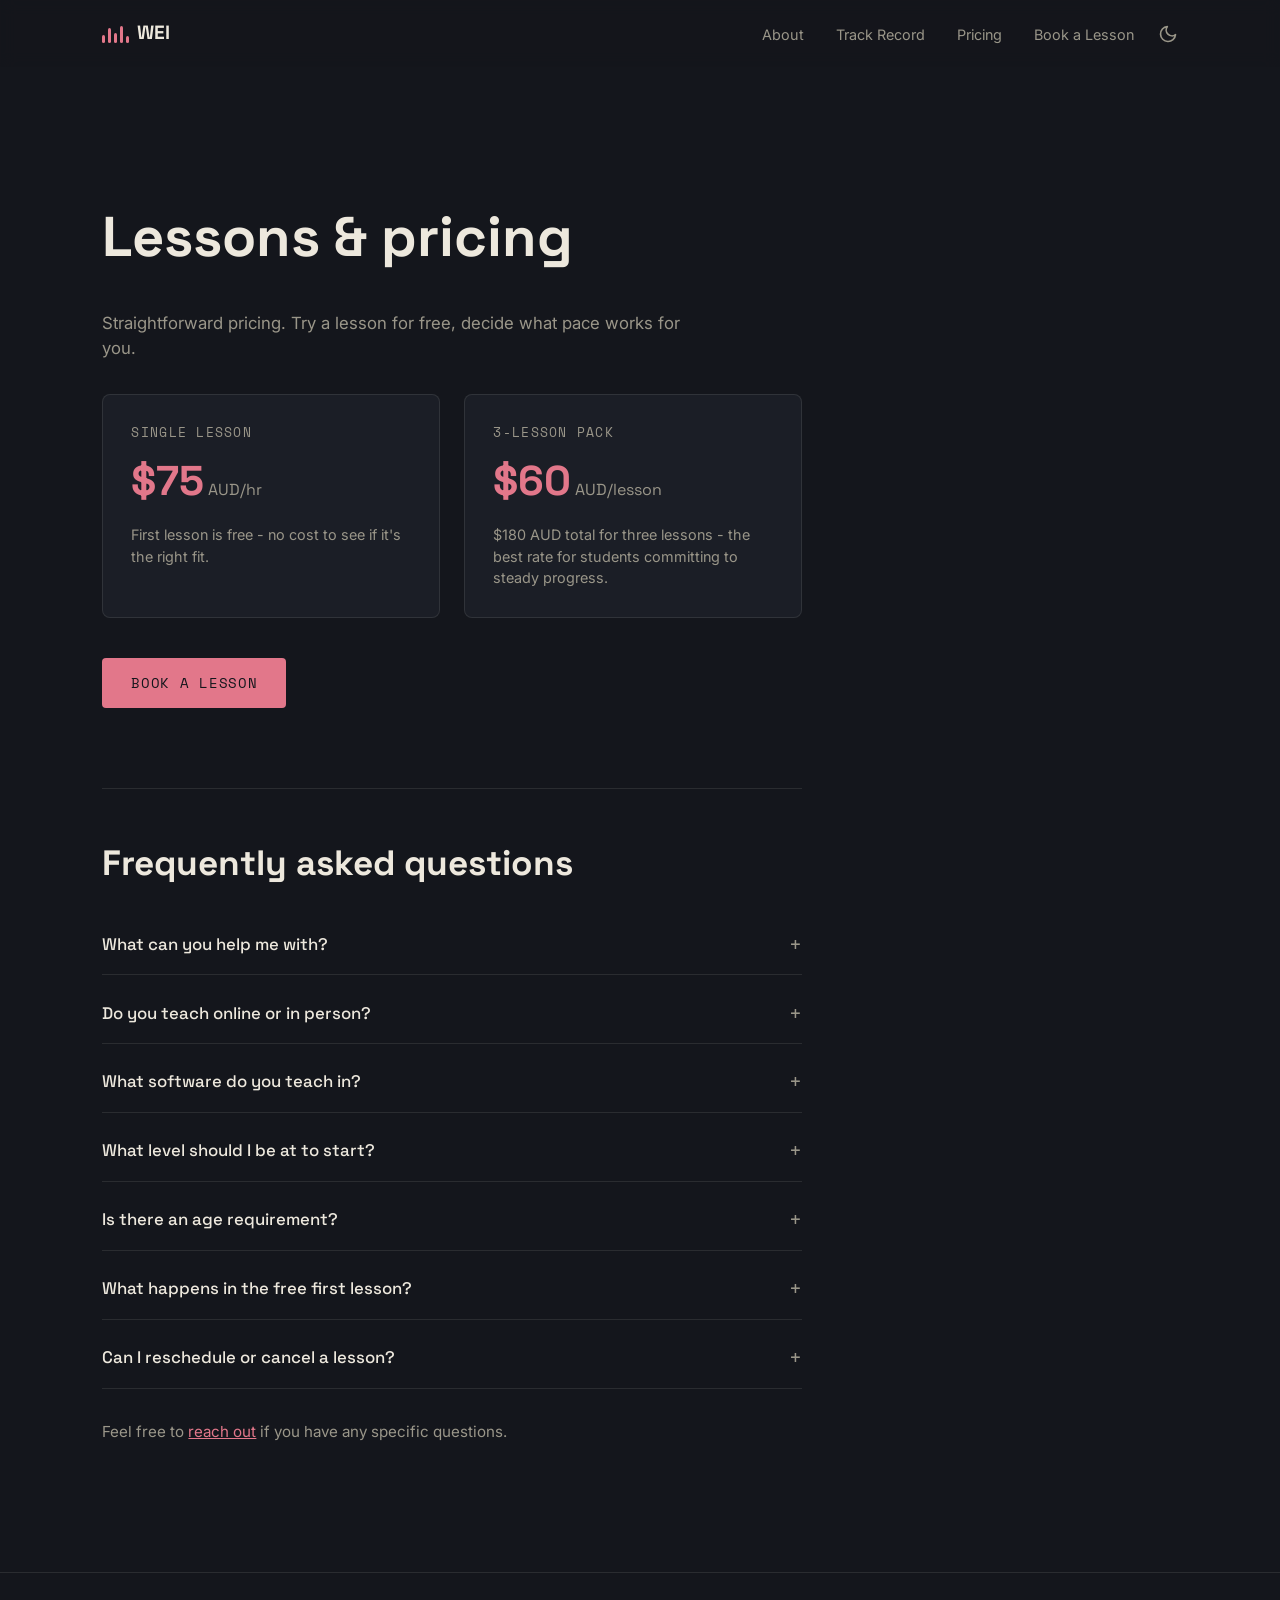
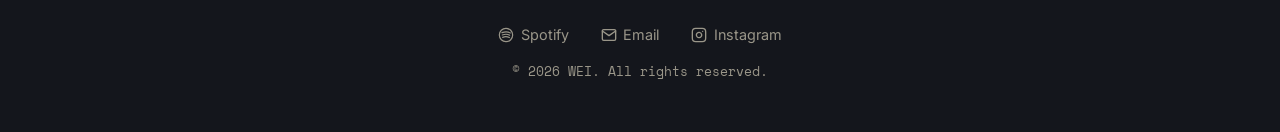
==== pricing/index.html @ 541abf8f "Use clean absolute URLs (/pricing/, /#about) instead of .html filenames" ====
<!doctype html>
<html lang="en">
<head>
  <meta charset="UTF-8" />
  <meta name="viewport" content="width=device-width, initial-scale=1.0" />
  <title>Pricing - WEI Music Production</title>

  <!-- same favicon setup as index.html - see the comment there -->
  <link rel="icon" href="/favicon.svg" type="image/svg+xml">
  <link rel="icon" href="/favicon.ico" sizes="any">
  <link rel="apple-touch-icon" href="/apple-touch-icon.png">

  <!-- same dark-by-default theme script as index.html - see the
       comment there for why it has to be inline and synchronous -->
  <script>
    (function () {
      var saved = localStorage.getItem('theme');
      document.documentElement.setAttribute('data-theme', saved || 'dark');
    })();
  </script>

  <link rel="preconnect" href="https://fonts.googleapis.com">
  <link href="https://fonts.googleapis.com/css2?family=Space+Grotesk:wght@500;700&family=Inter:wght@400;500&family=Space+Mono&display=swap" rel="stylesheet">

  <!-- same shared stylesheet as index.html - this is the whole
       point of pulling the CSS out into its own file earlier -->
  <link rel="stylesheet" href="/styles.css">
</head>

<body>

  <!-- Same nav as index.html. "About" and "Track Record" point back
       to sections on the homepage (/#about), since those
       sections don't exist on this page. "Pricing" has no href
       needed as a link back to itself, so it's left as a visual
       label rather than a functional dead link. -->
  <!-- show-waveform is set directly here (not toggled by script.js
       like on index.html) because this page has no hero section to
       scroll past - there's nothing to observe, so the mini waveform
       is just always on. This also keeps .nav .brand's shape
       consistent with index.html's scrolled-past-hero state, which
       matters now that the view-transition between pages morphs the
       logo directly - mismatched shapes on either end is what was
       making that transition look misaligned. -->
  <nav class="nav show-waveform">
    <a class="brand" href="/">
      <!-- same mini waveform as index.html - see the comment there -->
      <div class="waveform waveform--nav" aria-hidden="true">
        <span></span><span></span><span></span><span></span><span></span>
      </div>
      <span class="brand-text">WEI</span>
    </a>

    <!-- same nav-right group (links, theme switch, hamburger) as
         index.html - see the comments there for how it all works -->
    <div class="nav-right">

      <ul id="navLinks">
        <li><a href="/#about">About</a></li>
        <li><a href="/#credibility">Track Record</a></li>
        <li><a href="/pricing/">Pricing</a></li>
        <li><a href="mailto:w@weimusic.co">Book a Lesson</a></li>
      </ul>

      <button class="theme-toggle" id="themeToggle" role="switch" aria-checked="false" aria-label="Toggle light and dark mode">
        <svg class="icon icon-sun" viewBox="0 0 24 24" fill="none" stroke="currentColor" stroke-width="2" stroke-linecap="round" stroke-linejoin="round" aria-hidden="true">
          <circle cx="12" cy="12" r="4"></circle>
          <line x1="12" y1="2" x2="12" y2="4"></line>
          <line x1="12" y1="20" x2="12" y2="22"></line>
          <line x1="4.93" y1="4.93" x2="6.34" y2="6.34"></line>
          <line x1="17.66" y1="17.66" x2="19.07" y2="19.07"></line>
          <line x1="2" y1="12" x2="4" y2="12"></line>
          <line x1="20" y1="12" x2="22" y2="12"></line>
          <line x1="4.93" y1="19.07" x2="6.34" y2="17.66"></line>
          <line x1="17.66" y1="6.34" x2="19.07" y2="4.93"></line>
        </svg>
        <svg class="icon icon-moon" viewBox="0 0 24 24" fill="none" stroke="currentColor" stroke-width="2" stroke-linecap="round" stroke-linejoin="round" aria-hidden="true">
          <path d="M21 12.79A9 9 0 1 1 11.21 3 7 7 0 0 0 21 12.79z"></path>
        </svg>
      </button>

      <button class="nav-toggle" id="navToggle" aria-label="Toggle menu" aria-expanded="false" aria-controls="navLinks">
        <span class="bar"></span>
        <span class="bar"></span>
        <span class="bar"></span>
        <span class="char" aria-hidden="true">偉</span>
      </button>

    </div>
  </nav>

  <!-- ============ PRICING ============
       <main> is correct here, since pricing IS the primary content
       of this particular page (unlike on index.html, where it was
       one section among several) -->
  <main class="pricing-page">

    <h1>Lessons &amp; pricing</h1>

    <p class="intro">
      Straightforward pricing. Try a lesson for free,
      decide what pace works for you.
    </p>

    <div class="pricing-grid">
      <div class="price-card">
        <div class="plan-name">Single Lesson</div>
        <div class="plan-price">$75<span> AUD/hr</span></div>
        <p class="plan-note">First lesson is free - no cost to see if it's the right fit.</p>
      </div>
      <div class="price-card">
        <div class="plan-name">3-Lesson Pack</div>
        <div class="plan-price">$60<span> AUD/lesson</span></div>
        <p class="plan-note">$180 AUD total for three lessons - the best rate for students committing to steady progress.</p>
      </div>
    </div>

    <a class="cta" href="mailto:w@weimusic.co">Book a lesson</a>
    <!-- kept right below the pricing instead of after the FAQ, so
         booking doesn't require scrolling past all eight questions
         first - the FAQ below is for whoever still wants it, not a
         gate in front of the CTA -->

    <!-- ============ FAQ ============
         <details>/<summary> is a native, built-in HTML accordion -
         click to expand, no JavaScript needed. -->
    <section class="faq" aria-label="Frequently asked questions">
      <h2>Frequently asked questions</h2>

      <div class="faq-list">
        <details class="faq-item">
          <summary>What can you help me with?</summary>
          <p>Music production, sound design, audio mixing, and music to picture (scoring and syncing music to video).</p>
        </details>

        <details class="faq-item">
          <summary>Do you teach online or in person?</summary>
          <p>Both - lessons run over Zoom or in person, whichever works better for you.</p>
        </details>

        <details class="faq-item">
          <summary>What software do you teach in?</summary>
          <p>Mainly Logic Pro, with Ableton Live as well - happy to work in whichever one you're more comfortable in, or help you get started if you haven't picked one yet.</p>
        </details>

        <details class="faq-item">
          <summary>What level should I be at to start?</summary>
          <p>Any level - from total beginners who've never opened a DAW before, to advanced producers looking to sharpen a specific skill.</p>
        </details>

        <details class="faq-item">
          <summary>Is there an age requirement?</summary>
          <p>No - lessons are open to all ages. Bringing production to as many different people as possible is part of the mission here.</p>
        </details>

        <details class="faq-item">
          <summary>What happens in the free first lesson?</summary>
          <p>It's a chance to meet, talk about what you want to get out of lessons, and make sure the pace and approach are the right fit - no cost, no obligation to continue.</p>
        </details>

        <details class="faq-item">
          <summary>Can I reschedule or cancel a lesson?</summary>
          <p>Life happens - just reach out by email as soon as you can and we'll find a new time that works.</p>
        </details>

      </div>

      <p class="faq-closing">Feel free to <a href="mailto:w@weimusic.co">reach out</a> if you have any specific questions.</p>
    </section>

  </main>

  <!-- same footer as index.html - see the comment there -->
  <footer class="site-footer">
    <!-- same icon setup as index.html - see the comment there -->
    <div class="footer-links">
      <a href="https://open.spotify.com/artist/2jOSQFHIeUc2OcPx8tSaTw" target="_blank" rel="noopener">
        <svg class="icon" viewBox="0 0 24 24" fill="none" stroke="currentColor" stroke-width="1.8" stroke-linecap="round" aria-hidden="true">
          <circle cx="12" cy="12" r="10"></circle>
          <path d="M7 15.5c3-1.2 7-1.2 10 0.3"></path>
          <path d="M6.5 12c3.5-1.4 8-1.4 11 0.3"></path>
          <path d="M6 8.5c4-1.6 9-1.6 12.5 0.4"></path>
        </svg>
        Spotify
      </a>
      <a href="mailto:w@weimusic.co">
        <svg class="icon" viewBox="0 0 24 24" fill="none" stroke="currentColor" stroke-width="2" stroke-linecap="round" stroke-linejoin="round" aria-hidden="true">
          <rect x="2" y="4" width="20" height="16" rx="2"></rect>
          <path d="M22 6l-10 7L2 6"></path>
        </svg>
        Email
      </a>
      <a href="https://instagram.com/musicofwei" target="_blank" rel="noopener">
        <svg class="icon" viewBox="0 0 24 24" fill="none" stroke="currentColor" stroke-width="2" stroke-linecap="round" stroke-linejoin="round" aria-hidden="true">
          <rect x="2" y="2" width="20" height="20" rx="5" ry="5"></rect>
          <path d="M16 11.37A4 4 0 1 1 12.63 8 4 4 0 0 1 16 11.37z"></path>
          <line x1="17.5" y1="6.5" x2="17.51" y2="6.5"></line>
        </svg>
        Instagram
      </a>
    </div>
    <p class="footer-note">&copy; 2026 WEI. All rights reserved.</p>
  </footer>

  <!-- shared with index.html - see the comment there -->
  <script src="/script.js" defer></script>

</body>
</html>
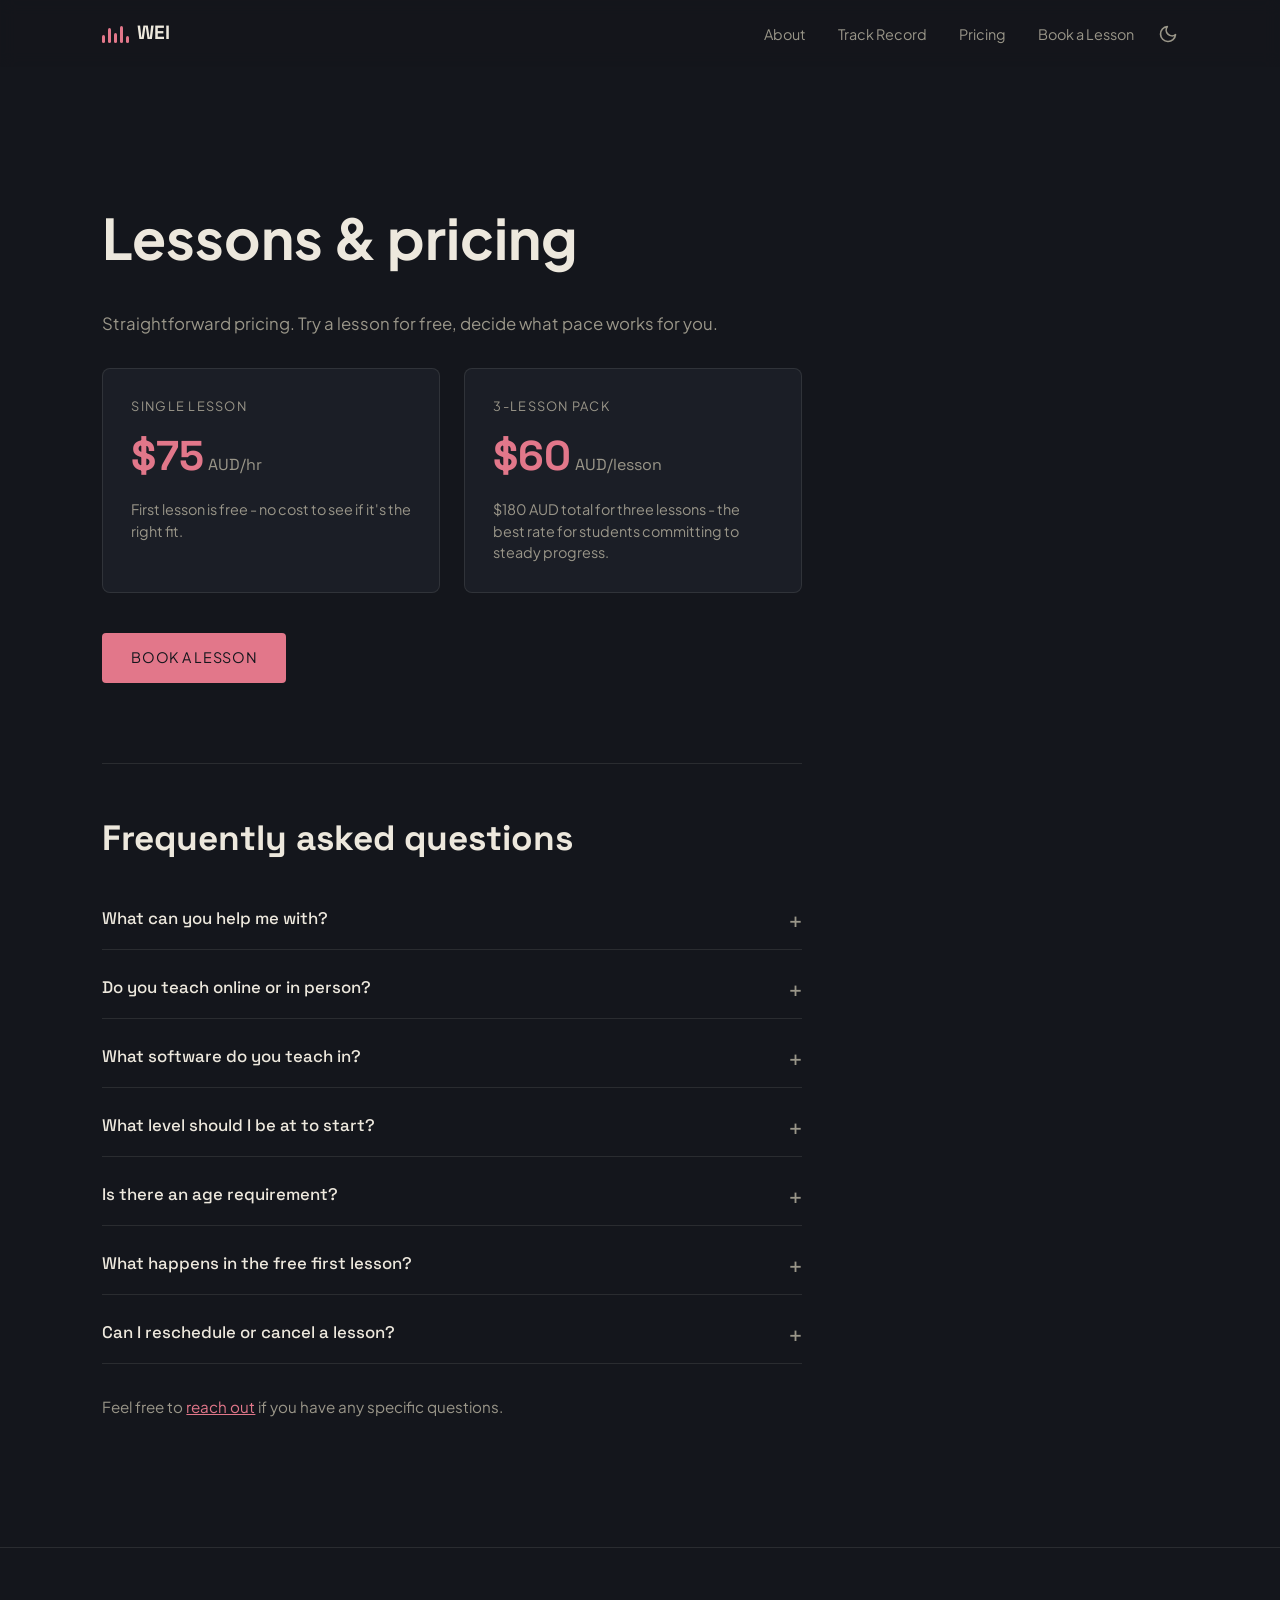
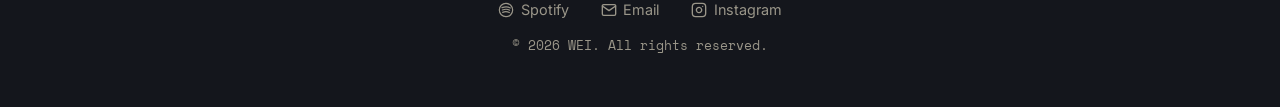
==== commit 05addc82: "Update typography: Space Grotesk for headings, Plus Jakarta Sans for WEI h1 and body, Inter/Space Mo" ====
--- a/pricing/index.html
+++ b/pricing/index.html
@@ -6,9 +6,9 @@
   <title>Pricing - WEI Music Production</title>
 
   <!-- same favicon setup as index.html - see the comment there -->
-  <link rel="icon" href="/favicon.svg" type="image/svg+xml">
-  <link rel="icon" href="/favicon.ico" sizes="any">
-  <link rel="apple-touch-icon" href="/apple-touch-icon.png">
+  <link rel="icon" href="../favicon.svg" type="image/svg+xml">
+  <link rel="icon" href="../favicon.ico" sizes="any">
+  <link rel="apple-touch-icon" href="../apple-touch-icon.png">
 
   <!-- same dark-by-default theme script as index.html - see the
        comment there for why it has to be inline and synchronous -->
@@ -20,11 +20,11 @@
   </script>
 
   <link rel="preconnect" href="https://fonts.googleapis.com">
-  <link href="https://fonts.googleapis.com/css2?family=Space+Grotesk:wght@500;700&family=Inter:wght@400;500&family=Space+Mono&display=swap" rel="stylesheet">
+  <link href="https://fonts.googleapis.com/css2?family=Plus+Jakarta+Sans:wght@400;500;700&family=Space+Grotesk:wght@500;700&family=Inter:wght@400;500&family=Space+Mono&display=swap" rel="stylesheet">
 
   <!-- same shared stylesheet as index.html - this is the whole
        point of pulling the CSS out into its own file earlier -->
-  <link rel="stylesheet" href="/styles.css">
+  <link rel="stylesheet" href="../styles.css">
 </head>
 
 <body>
@@ -43,7 +43,7 @@
        logo directly - mismatched shapes on either end is what was
        making that transition look misaligned. -->
   <nav class="nav show-waveform">
-    <a class="brand" href="/">
+    <a class="brand" href="../index.html">
       <!-- same mini waveform as index.html - see the comment there -->
       <div class="waveform waveform--nav" aria-hidden="true">
         <span></span><span></span><span></span><span></span><span></span>
@@ -56,9 +56,9 @@
     <div class="nav-right">
 
       <ul id="navLinks">
-        <li><a href="/#about">About</a></li>
-        <li><a href="/#credibility">Track Record</a></li>
-        <li><a href="/pricing/">Pricing</a></li>
+        <li><a href="../index.html#about">About</a></li>
+        <li><a href="../index.html#credibility">Track Record</a></li>
+        <li><a href="index.html">Pricing</a></li>
         <li><a href="mailto:w@weimusic.co">Book a Lesson</a></li>
       </ul>
 
@@ -203,7 +203,7 @@
   </footer>
 
   <!-- shared with index.html - see the comment there -->
-  <script src="/script.js" defer></script>
+  <script src="../script.js" defer></script>
 
 </body>
 </html>
--- a/styles.css
+++ b/styles.css
@@ -31,8 +31,9 @@
   --on-accent: #14161c;
 
   --font-display: 'Space Grotesk', sans-serif;
-  --font-body: 'Inter', sans-serif;
-  --font-mono: 'Space Mono', monospace;
+  --font-body: 'Plus Jakarta Sans', sans-serif;
+  --font-mono: 'Plus Jakarta Sans', sans-serif;
+  --font-h1: 'Plus Jakarta Sans', sans-serif;
 
   /* Shared timing for every color/background that changes when the
      theme flips - one value here keeps the whole page feeling like
@@ -261,7 +262,7 @@
 }
 
 .hero h1 {
-  font-family: var(--font-display);
+  font-family: var(--font-h1);
   font-weight: 700;
   font-size: clamp(4rem, 15vw, 9rem);
   line-height: 0.9;
@@ -454,7 +455,7 @@
 }
 
 .pricing-page h1 {
-  font-family: var(--font-display);
+  font-family: var(--font-h1);
   font-size: clamp(2.2rem, 6vw, 3.5rem);
 }
 
@@ -902,6 +903,9 @@
   padding: 4vw 8vw;
   border-top: 1px solid var(--border);
   transition: border-color var(--theme-transition);
+  font-family: 'Inter', sans-serif; /* original footer treatment,
+    kept independent of --font-body so it doesn't follow whatever
+    the rest of the site is set to */
 }
 
 .footer-links {
@@ -938,6 +942,7 @@
 .footer-note {
   color: var(--text-muted);
   font-size: 0.8rem;
-  font-family: var(--font-mono); /* matches the mono treatment used on price-card labels and the CTA button */
+  font-family: 'Space Mono', monospace; /* original treatment - kept
+    independent of --font-mono for the same reason as .site-footer above */
   transition: color var(--theme-transition);
 }
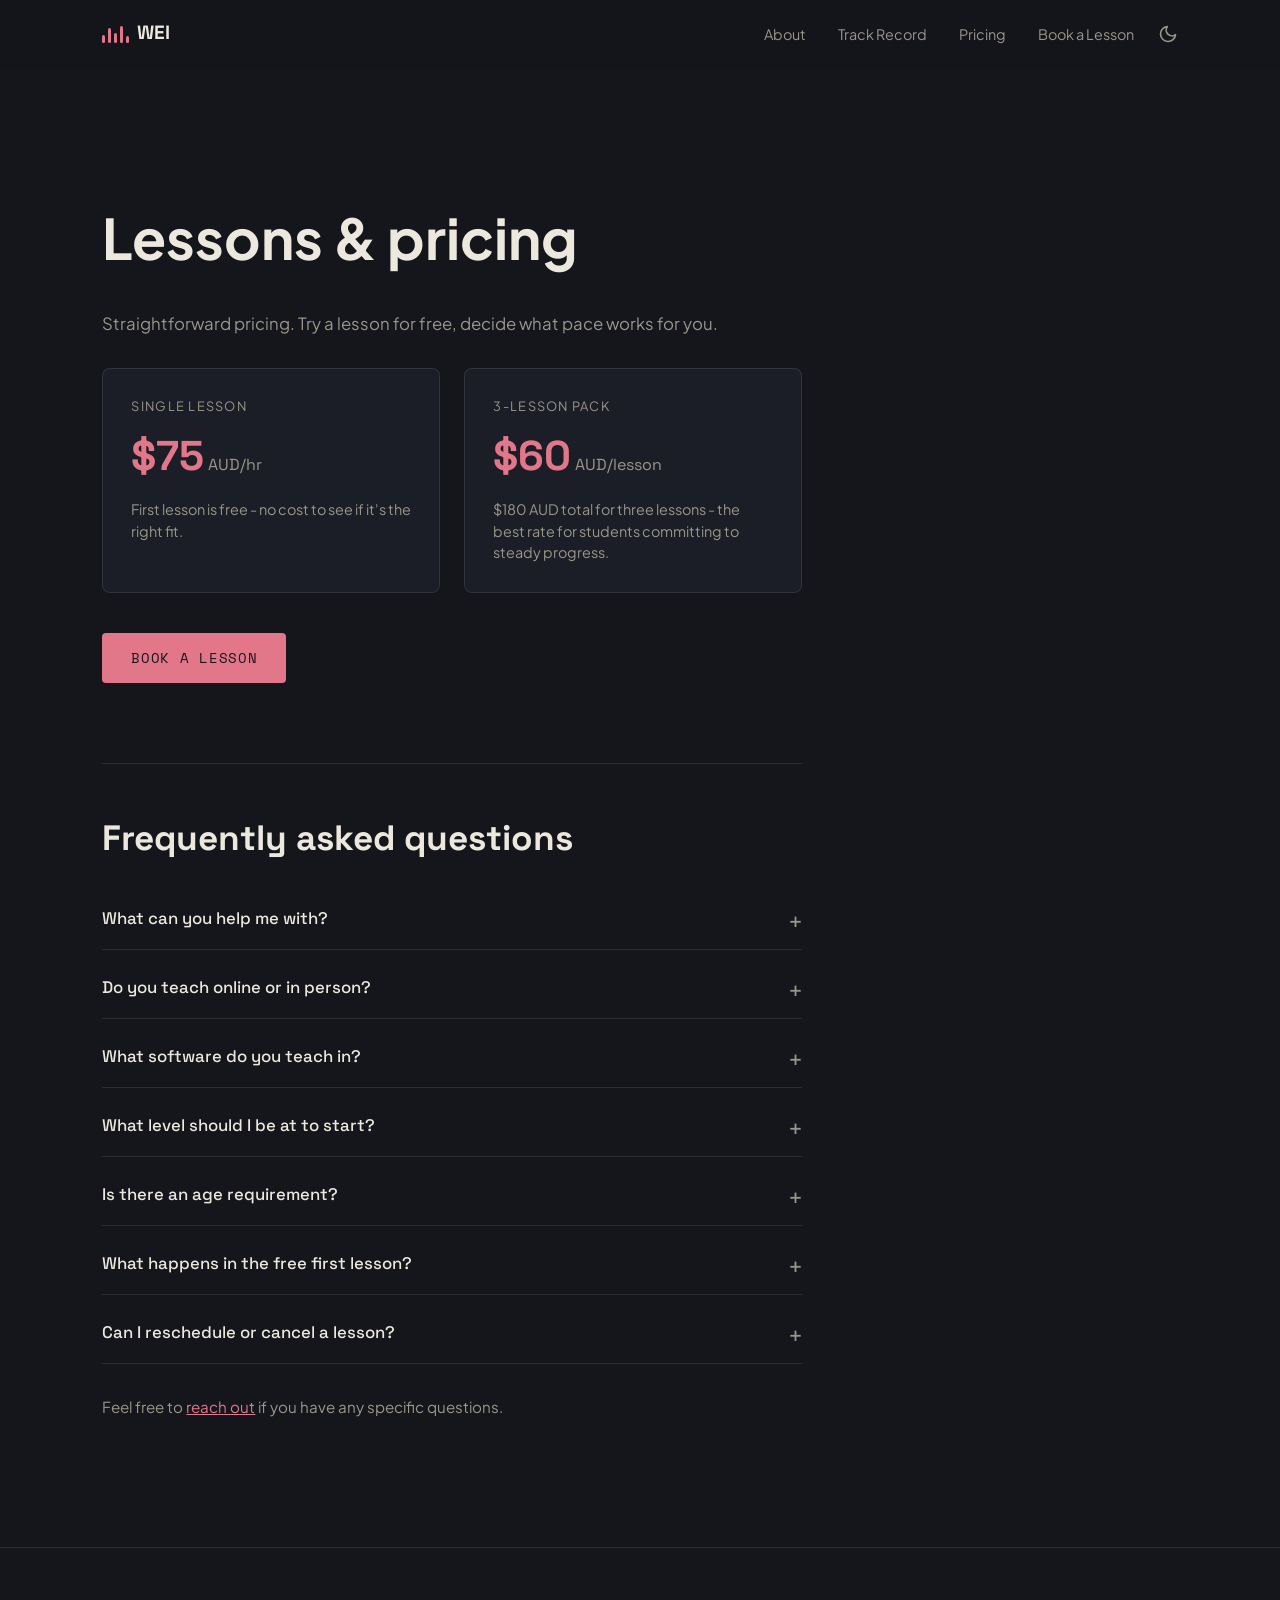
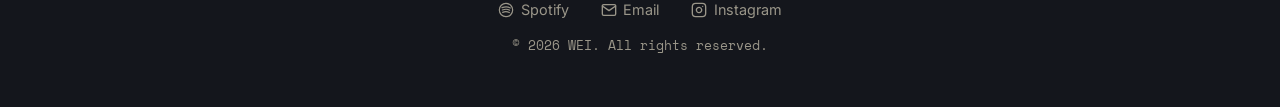
==== commit 8ab8d910: "Add organic waveform animation, staggered scroll-reveal rhythm, and cover art marquee - Each wavefor" ====
--- a/pricing/index.html
+++ b/pricing/index.html
@@ -93,16 +93,16 @@
        <main> is correct here, since pricing IS the primary content
        of this particular page (unlike on index.html, where it was
        one section among several) -->
-  <main class="pricing-page">
-
-    <h1>Lessons &amp; pricing</h1>
-
-    <p class="intro">
+  <main class="pricing-page" data-reveal-group>
+
+    <h1 class="reveal">Lessons &amp; pricing</h1>
+
+    <p class="intro reveal">
       Straightforward pricing. Try a lesson for free,
       decide what pace works for you.
     </p>
 
-    <div class="pricing-grid">
+    <div class="pricing-grid reveal">
       <div class="price-card">
         <div class="plan-name">Single Lesson</div>
         <div class="plan-price">$75<span> AUD/hr</span></div>
@@ -115,7 +115,7 @@
       </div>
     </div>
 
-    <a class="cta" href="mailto:w@weimusic.co">Book a lesson</a>
+    <a class="cta reveal" href="mailto:w@weimusic.co">Book a lesson</a>
     <!-- kept right below the pricing instead of after the FAQ, so
          booking doesn't require scrolling past all eight questions
          first - the FAQ below is for whoever still wants it, not a
@@ -124,10 +124,10 @@
     <!-- ============ FAQ ============
          <details>/<summary> is a native, built-in HTML accordion -
          click to expand, no JavaScript needed. -->
-    <section class="faq" aria-label="Frequently asked questions">
-      <h2>Frequently asked questions</h2>
-
-      <div class="faq-list">
+    <section class="faq reveal" aria-label="Frequently asked questions" data-reveal-group>
+      <h2 class="reveal">Frequently asked questions</h2>
+
+      <div class="faq-list reveal">
         <details class="faq-item">
           <summary>What can you help me with?</summary>
           <p>Music production, sound design, audio mixing, and music to picture (scoring and syncing music to video).</p>
@@ -165,7 +165,7 @@
 
       </div>
 
-      <p class="faq-closing">Feel free to <a href="mailto:w@weimusic.co">reach out</a> if you have any specific questions.</p>
+      <p class="faq-closing reveal">Feel free to <a href="mailto:w@weimusic.co">reach out</a> if you have any specific questions.</p>
     </section>
 
   </main>
--- a/styles.css
+++ b/styles.css
@@ -289,22 +289,93 @@
   width: 6px;
   background: var(--accent);
   border-radius: 2px;
-  animation: bounce 1.2s ease-in-out infinite;
-}
-
-.waveform span:nth-child(1) { height: 40%; animation-delay: 0s; }
-.waveform span:nth-child(2) { height: 80%; animation-delay: 0.15s; }
-.waveform span:nth-child(3) { height: 55%; animation-delay: 0.3s; }
-.waveform span:nth-child(4) { height: 90%; animation-delay: 0.45s; }
-.waveform span:nth-child(5) { height: 35%; animation-delay: 0.6s; }
-
-@keyframes bounce {
-  0%, 100% { transform: scaleY(0.4); }
-  50%      { transform: scaleY(1); }
+  transform-origin: bottom;
+}
+
+/* Each bar gets its own irregular, multi-beat pattern and its own
+   duration, instead of all five sharing one simple up-down loop -
+   reads closer to a real waveform's uneven texture than a metronome.
+   The durations (0.9s/1.3s/1.05s/1.5s/0.8s) are deliberately not
+   round multiples of one another, so the combined five-bar pattern
+   takes a long time to visibly repeat. */
+.waveform span:nth-child(1) { height: 40%; animation: wave-1 0.9s ease-in-out infinite; }
+.waveform span:nth-child(2) { height: 80%; animation: wave-2 1.3s ease-in-out infinite; }
+.waveform span:nth-child(3) { height: 55%; animation: wave-3 1.05s ease-in-out infinite; }
+.waveform span:nth-child(4) { height: 90%; animation: wave-4 1.5s ease-in-out infinite; }
+.waveform span:nth-child(5) { height: 35%; animation: wave-5 0.8s ease-in-out infinite; }
+
+@keyframes wave-1 {
+  0%   { transform: scaleY(0.3); }
+  30%  { transform: scaleY(0.9); }
+  55%  { transform: scaleY(0.5); }
+  80%  { transform: scaleY(1); }
+  100% { transform: scaleY(0.3); }
+}
+@keyframes wave-2 {
+  0%   { transform: scaleY(0.6); }
+  25%  { transform: scaleY(1); }
+  50%  { transform: scaleY(0.4); }
+  75%  { transform: scaleY(0.8); }
+  100% { transform: scaleY(0.6); }
+}
+@keyframes wave-3 {
+  0%   { transform: scaleY(0.4); }
+  35%  { transform: scaleY(0.85); }
+  60%  { transform: scaleY(1); }
+  85%  { transform: scaleY(0.5); }
+  100% { transform: scaleY(0.4); }
+}
+@keyframes wave-4 {
+  0%   { transform: scaleY(0.7); }
+  20%  { transform: scaleY(0.35); }
+  50%  { transform: scaleY(1); }
+  75%  { transform: scaleY(0.6); }
+  100% { transform: scaleY(0.7); }
+}
+@keyframes wave-5 {
+  0%   { transform: scaleY(0.35); }
+  30%  { transform: scaleY(0.75); }
+  55%  { transform: scaleY(0.45); }
+  80%  { transform: scaleY(0.95); }
+  100% { transform: scaleY(0.35); }
 }
 
 @media (prefers-reduced-motion: reduce) {
   .waveform span { animation: none; }
+}
+
+/* ===========================================================
+   SCROLL REVEAL RHYTHM
+   Companion to the JS in script.js. Elements inside a
+   [data-reveal-group] container start hidden and slightly lower,
+   then fade/slide in - script.js staggers each child's own
+   transition-delay so a section's pieces land one after another on
+   a short beat instead of all appearing at once.
+============================================================ */
+[data-reveal-group] > .reveal {
+  opacity: 0;
+  transform: translateY(16px);
+  transition: opacity 0.6s ease, transform 0.6s ease;
+}
+
+[data-reveal-group].is-visible > .reveal {
+  opacity: 1;
+  transform: none;
+}
+
+/* The hero is the one reveal group with something else already
+   claiming `transform` on its children - script.js scales .hero up
+   as you scroll past it, and counter-scales these same children back
+   down to keep the text steady (see HERO SCROLL ZOOM there). Sliding
+   them too would fight that, so the hero only fades in. */
+[data-reveal-group="fade"] > .reveal {
+  transform: none;
+}
+
+@media (prefers-reduced-motion: reduce) {
+  [data-reveal-group] > .reveal {
+    transition: none;
+  }
 }
 
 /* ===========================================================
@@ -336,7 +407,8 @@
   padding: 0.9rem 1.8rem;
   background: var(--accent);
   color: var(--on-accent);
-  font-family: var(--font-mono);
+  font-family: 'Space Mono', monospace; /* original CTA treatment,
+    kept independent of --font-mono like the footer */
   font-size: 0.9rem;
   letter-spacing: 0.05em;
   text-decoration: none;
@@ -438,6 +510,53 @@
   font-style: normal;
   font-size: 0.85rem;
   color: var(--text-muted);
+}
+
+/* ===========================================================
+   COVER ART MARQUEE
+   A continuous, seamlessly-looping strip of release covers - the
+   track record made visual instead of just numbers. The HTML lists
+   every cover TWICE back to back; animating exactly -50% shifts the
+   strip by precisely one full set's width, so the moment the first
+   set has scrolled off, the (identical) second set is sitting
+   exactly where the first one started - no visible seam or reset.
+============================================================ */
+.cover-marquee {
+  width: 100%;
+  overflow: hidden;
+  margin: 0.5rem 0;
+  -webkit-mask-image: linear-gradient(to right, transparent, black 5%, black 95%, transparent);
+          mask-image: linear-gradient(to right, transparent, black 5%, black 95%, transparent);
+}
+
+.cover-marquee-track {
+  display: flex;
+  width: max-content;
+  gap: 12px;
+  animation: cover-marquee-scroll 35s linear infinite;
+}
+
+.cover-marquee:hover .cover-marquee-track {
+  animation-play-state: paused; /* lets a visitor actually look at one instead of it sliding away */
+}
+
+.cover-marquee-track img {
+  height: 110px;
+  width: 110px;
+  object-fit: cover;
+  flex-shrink: 0;
+  border-radius: 6px;
+  background: var(--bg-soft); /* visible placeholder shape until the real cover files are added */
+}
+
+@keyframes cover-marquee-scroll {
+  from { transform: translateX(0); }
+  to   { transform: translateX(-50%); }
+}
+
+@media (prefers-reduced-motion: reduce) {
+  .cover-marquee-track { animation: none; }
+  .cover-marquee { overflow-x: auto; } /* still browsable, just not auto-scrolling */
 }
 
 /* ===========================================================
@@ -651,7 +770,7 @@
 
 /* Mini copy of the hero's waveform, living inside the nav brand
    link. Reuses .waveform's flex/gap and .waveform span's bar shape
-   + bounce animation as-is (the bar heights below are percentages
+   + per-bar animations as-is (the bar heights below are percentages
    of this element's own height, so they scale down automatically -
    no need to redeclare them). Hidden until .nav gets .show-waveform
    from script.js's IntersectionObserver, once the real one in the
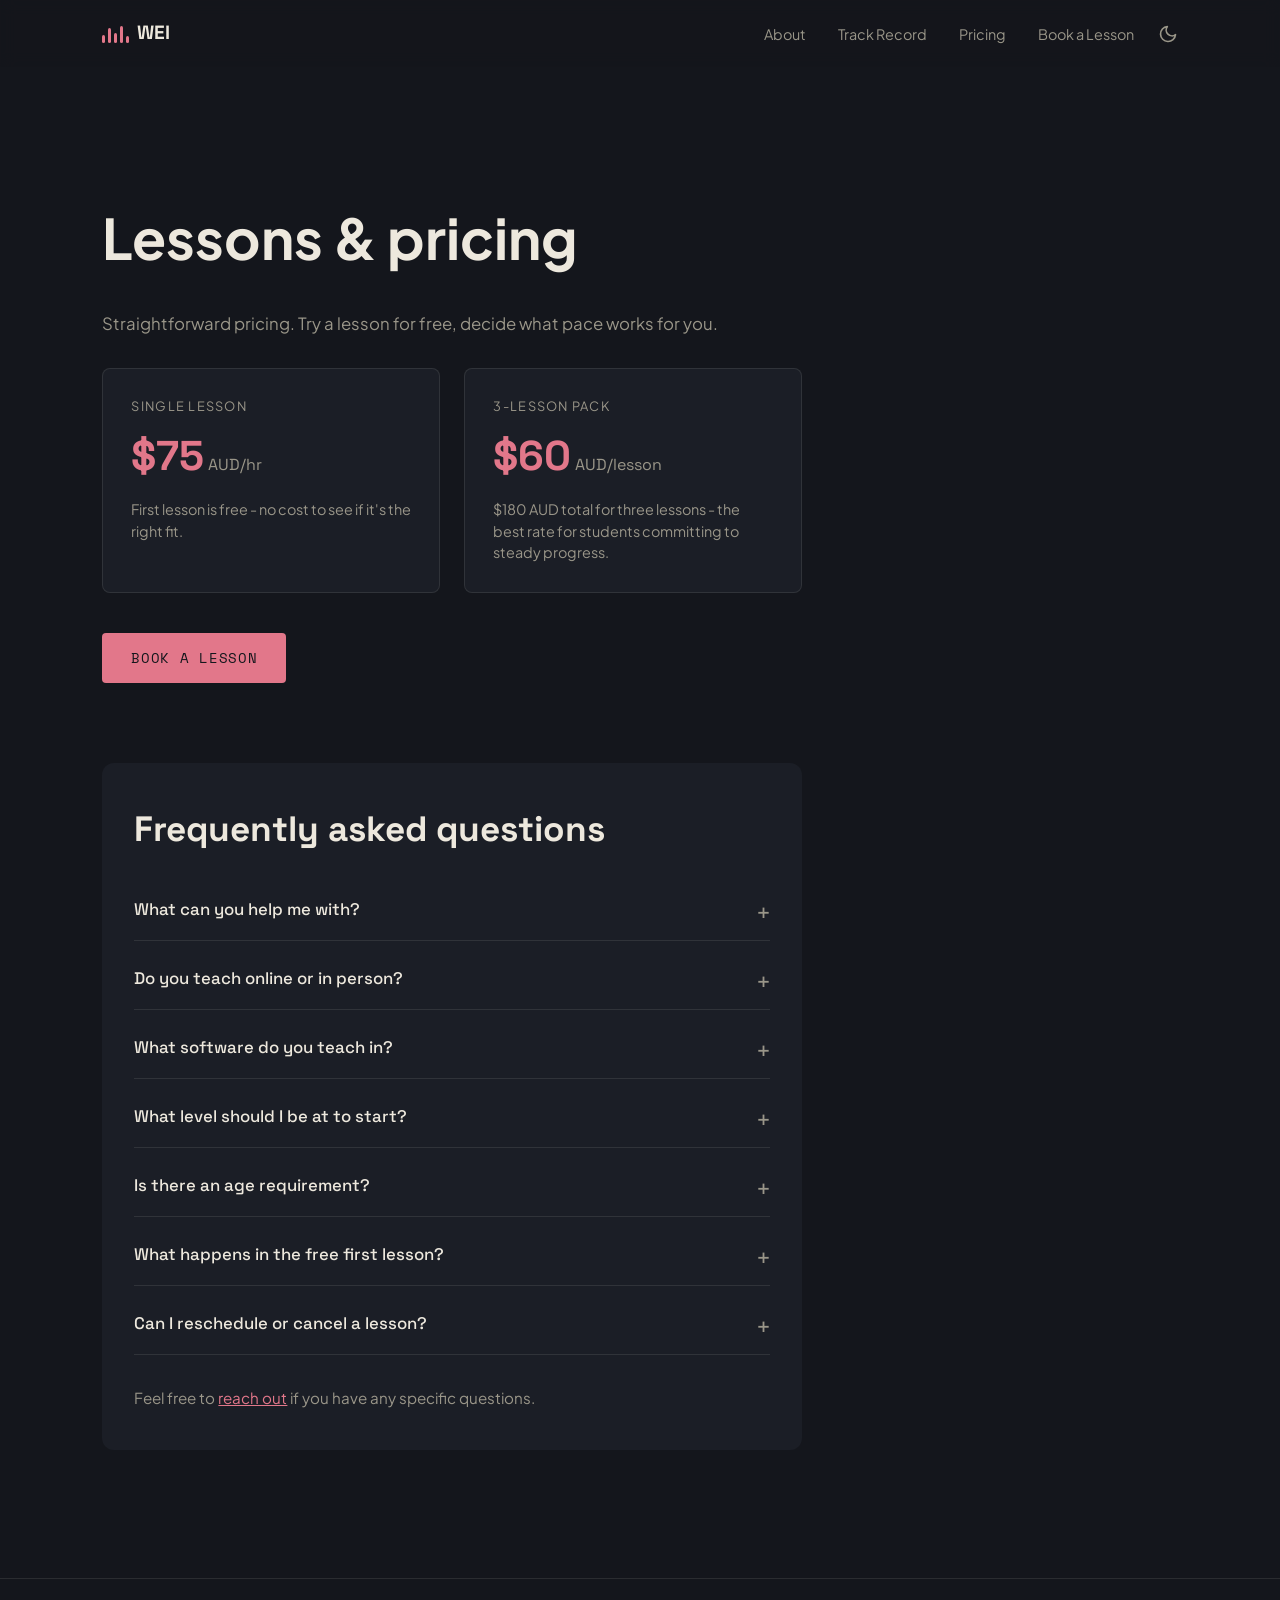
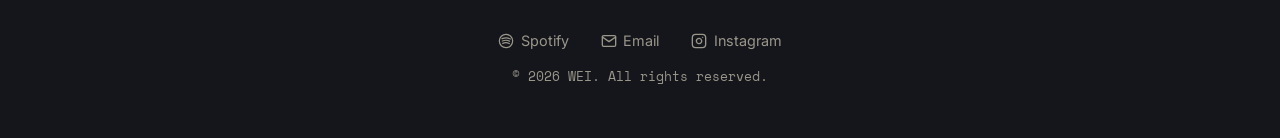
==== commit 21e27d26: "Performance: extract 709KB base64 hero photo out of styles.css - The light-theme hero background was" ====
--- a/pricing/index.html
+++ b/pricing/index.html
@@ -20,6 +20,7 @@
   </script>
 
   <link rel="preconnect" href="https://fonts.googleapis.com">
+  <link rel="preconnect" href="https://fonts.gstatic.com" crossorigin>
   <link href="https://fonts.googleapis.com/css2?family=Plus+Jakarta+Sans:wght@400;500;700&family=Space+Grotesk:wght@500;700&family=Inter:wght@400;500&family=Space+Mono&display=swap" rel="stylesheet">
 
   <!-- same shared stylesheet as index.html - this is the whole
--- a/styles.css
+++ b/styles.css
@@ -172,7 +172,7 @@
   transform: scale(var(--hero-scale, 1));
   transform-origin: center;
   will-change: transform;
-  background: url('[data-uri]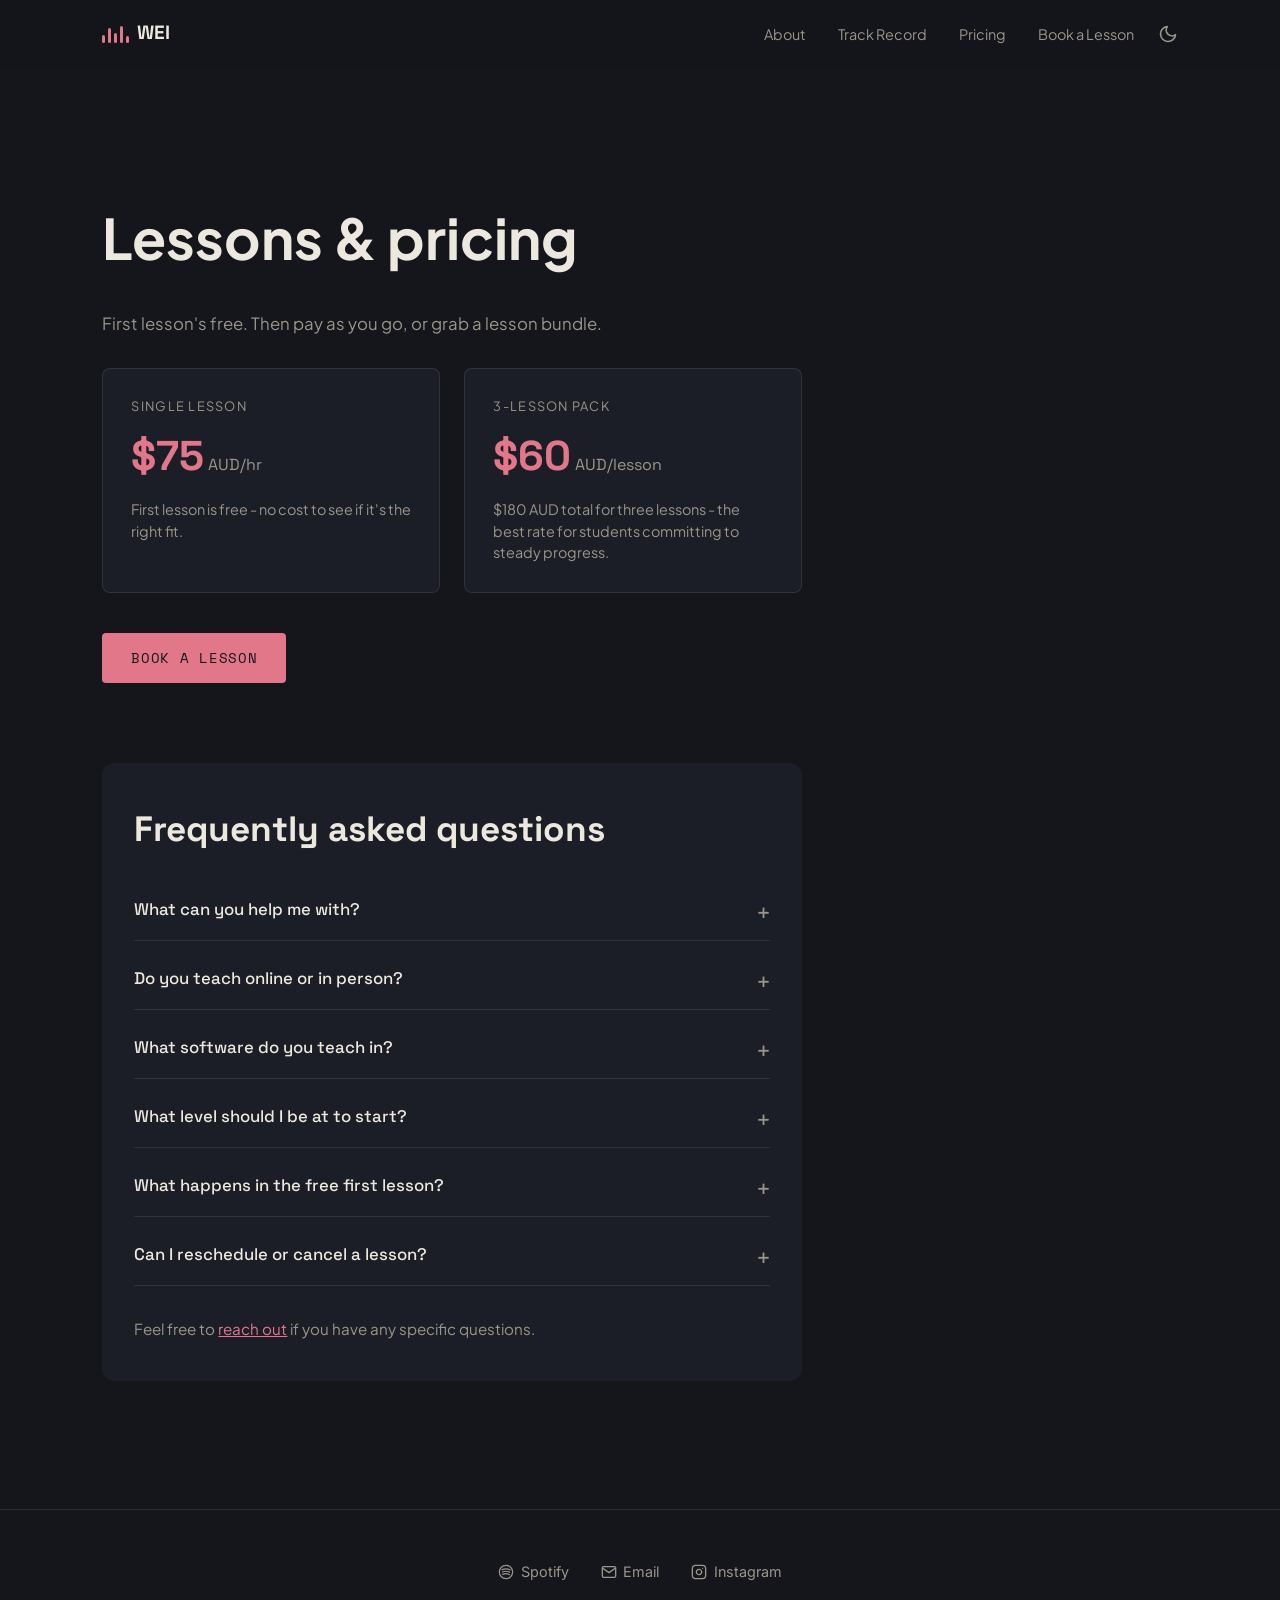
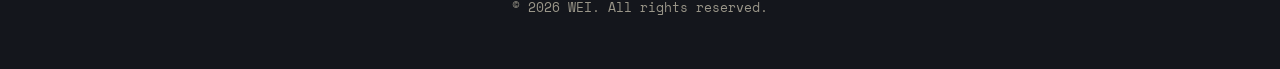
==== commit c6ca202e: "Tighten pricing/FAQ copy: firmer intro, add artist development to services, trim DAW answer, drop ag" ====
--- a/pricing/index.html
+++ b/pricing/index.html
@@ -99,8 +99,7 @@
     <h1 class="reveal">Lessons &amp; pricing</h1>
 
     <p class="intro reveal">
-      Straightforward pricing. Try a lesson for free,
-      decide what pace works for you.
+      First lesson's free. Then pay as you go, or grab a lesson bundle.
     </p>
 
     <div class="pricing-grid reveal">
@@ -125,13 +124,20 @@
     <!-- ============ FAQ ============
          <details>/<summary> is a native, built-in HTML accordion -
          click to expand, no JavaScript needed. -->
-    <section class="faq reveal" aria-label="Frequently asked questions" data-reveal-group>
+    <!-- data-defer-reveal opts this out of being faded in as one of
+         .pricing-page's staggered children (see script.js) - it has
+         its own separate data-reveal-group for its own children
+         below, and letting both apply at once meant this whole panel
+         (background color and all) could pop into view - empty,
+         since its children hadn't earned their own reveal yet -
+         before you'd actually scrolled anywhere near it. -->
+    <section class="faq" aria-label="Frequently asked questions" data-reveal-group data-defer-reveal>
       <h2 class="reveal">Frequently asked questions</h2>
 
       <div class="faq-list reveal">
         <details class="faq-item">
           <summary>What can you help me with?</summary>
-          <p>Music production, sound design, audio mixing, and music to picture (scoring and syncing music to video).</p>
+          <p>Music production, sound design, audio mixing, music to picture (scoring and syncing music to video), plus guidance on releasing music and artist development.</p>
         </details>
 
         <details class="faq-item">
@@ -141,17 +147,12 @@
 
         <details class="faq-item">
           <summary>What software do you teach in?</summary>
-          <p>Mainly Logic Pro, with Ableton Live as well - happy to work in whichever one you're more comfortable in, or help you get started if you haven't picked one yet.</p>
+          <p>Logic Pro & Ableton.</p>
         </details>
 
         <details class="faq-item">
           <summary>What level should I be at to start?</summary>
           <p>Any level - from total beginners who've never opened a DAW before, to advanced producers looking to sharpen a specific skill.</p>
-        </details>
-
-        <details class="faq-item">
-          <summary>Is there an age requirement?</summary>
-          <p>No - lessons are open to all ages. Bringing production to as many different people as possible is part of the mission here.</p>
         </details>
 
         <details class="faq-item">
--- a/styles.css
+++ b/styles.css
@@ -351,14 +351,24 @@
    then fade/slide in - script.js staggers each child's own
    transition-delay so a section's pieces land one after another on
    a short beat instead of all appearing at once.
-============================================================ */
-[data-reveal-group] > .reveal {
+
+   Every rule here is scoped under html.reveal-enabled on purpose -
+   that class only gets added by script.js after the whole reveal
+   system (staggering + the observer, or the reduced-motion
+   fallback) has finished setting up successfully. Without it, these
+   rules never match at all, so if JS is disabled, blocked, or throws
+   partway through some future edit, this content (which is the
+   actual text of the page - headings, paragraphs, the CTA) simply
+   stays visible by normal HTML/CSS default instead of being stuck
+   at opacity: 0 with nothing left to un-hide it. Hiding is opt-in,
+   never the fallback. */
+html.reveal-enabled [data-reveal-group] > .reveal {
   opacity: 0;
   transform: translateY(16px);
   transition: opacity 0.6s ease, transform 0.6s ease;
 }
 
-[data-reveal-group].is-visible > .reveal {
+html.reveal-enabled [data-reveal-group].is-visible > .reveal {
   opacity: 1;
   transform: none;
 }
@@ -368,12 +378,12 @@
    as you scroll past it, and counter-scales these same children back
    down to keep the text steady (see HERO SCROLL ZOOM there). Sliding
    them too would fight that, so the hero only fades in. */
-[data-reveal-group="fade"] > .reveal {
+html.reveal-enabled [data-reveal-group="fade"] > .reveal {
   transform: none;
 }
 
 @media (prefers-reduced-motion: reduce) {
-  [data-reveal-group] > .reveal {
+  html.reveal-enabled [data-reveal-group] > .reveal {
     transition: none;
   }
 }
@@ -589,14 +599,23 @@
   margin: 0.5rem 0;
   -webkit-mask-image: linear-gradient(to right, transparent, black 5%, black 95%, transparent);
           mask-image: linear-gradient(to right, transparent, black 5%, black 95%, transparent);
+}
+
+/* .marquee-pending is added by script.js right before it starts
+   waiting on the images to load - only from that point on is it
+   actually hidden, and only once every image finishes (or fails -
+   see script.js) does .loaded flip it back to visible. If JS never
+   reaches that line at all (disabled, blocked, or an error anywhere
+   earlier in the file), .cover-marquee never gets .marquee-pending in
+   the first place, so it's just visible immediately by default -
+   same "hiding is opt-in" reasoning as the SCROLL REVEAL RHYTHM rules
+   further up. */
+.cover-marquee.marquee-pending {
   opacity: 0;
   transition: opacity 0.5s ease;
 }
 
-/* Set by script.js only once every cover image has actually finished
-   loading - keeps the empty placeholder-colored tiles (see
-   .cover-marquee-track img below) from ever being visible. */
-.cover-marquee.loaded {
+.cover-marquee.marquee-pending.loaded {
   opacity: 1;
 }
 
